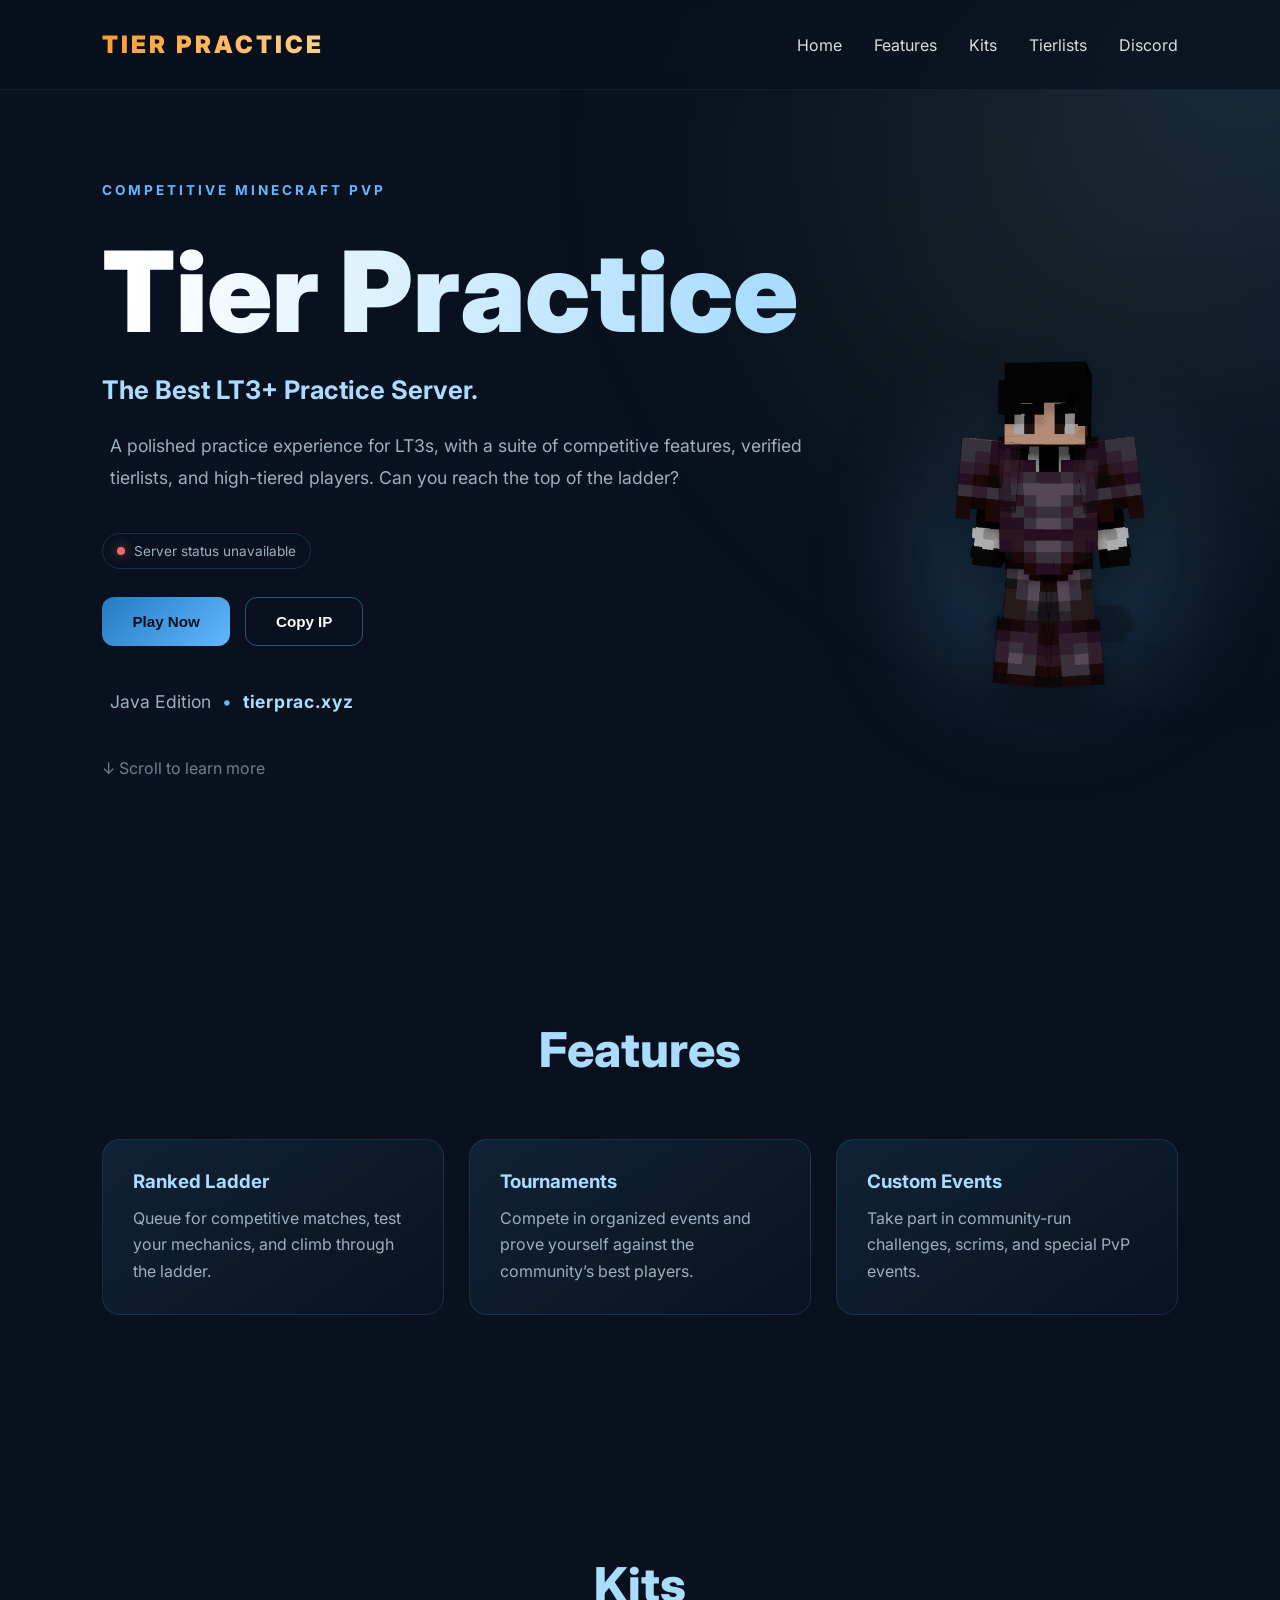
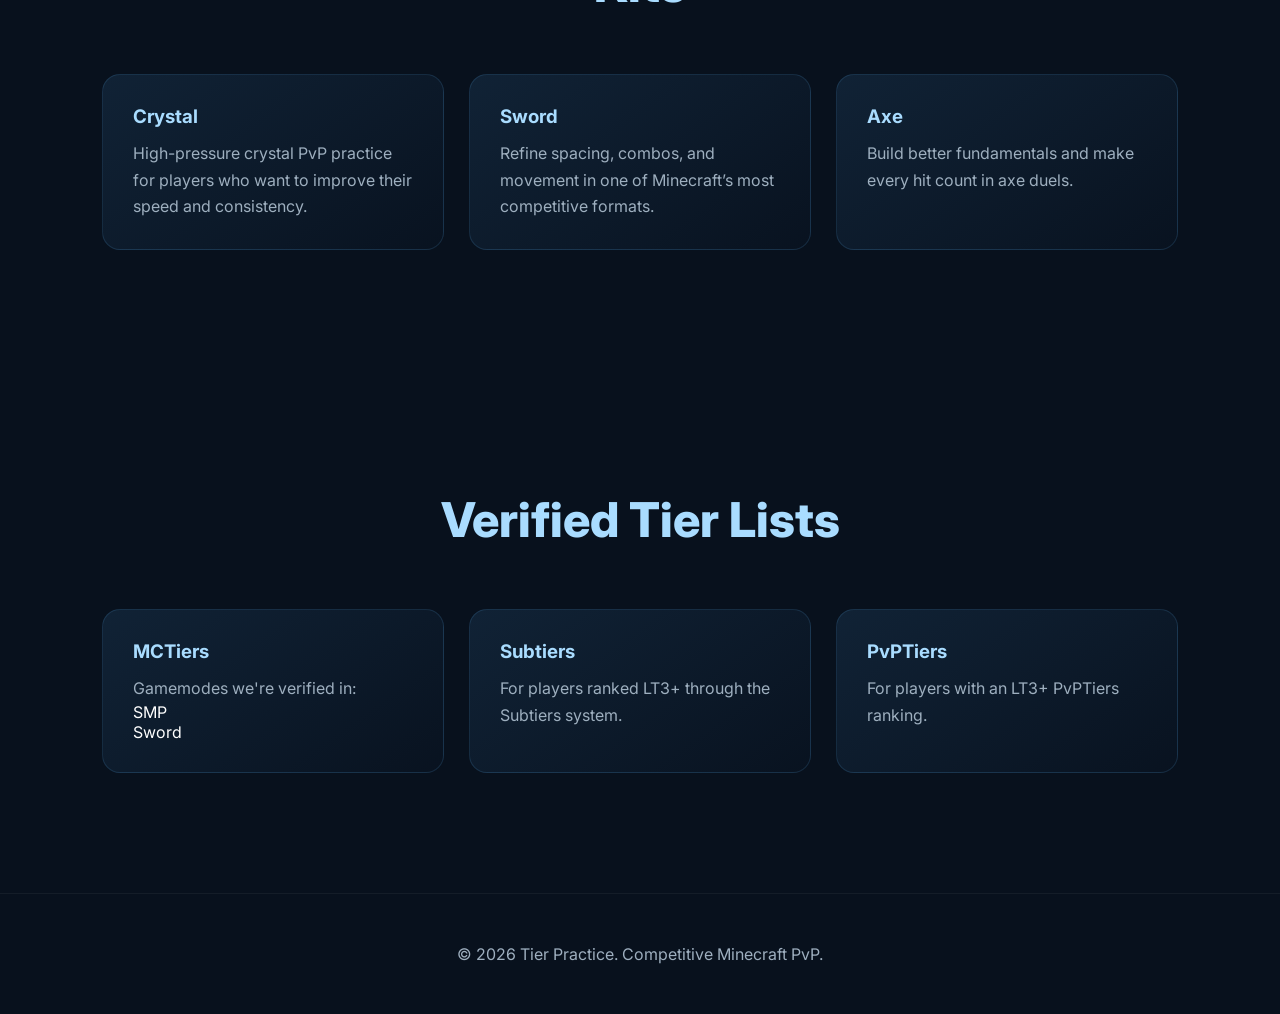
==== index.html @ 8f00103e "init" ====
<!DOCTYPE html>
<html lang="en">
<head>
    <meta charset="UTF-8">
    <meta name="viewport" content="width=device-width, initial-scale=1.0">
    <title>Tier Practice | Competitive Minecraft PvP</title>
    <meta name="description" content="Tier Practice is a competitive Minecraft PvP practice server for LT3+ players from MCTiers, Subtiers, and PvPTiers.">
    <meta name="robots" content="index, follow">
    <meta name="theme-color" content="#08111d">
    <link rel="canonical" href="https://tierprac.xyz/">
    <meta property="og:title" content="Tier Practice | Competitive Minecraft PvP">
    <meta property="og:description" content="The competitive Minecraft PvP practice server for LT3+ players.">
    <meta property="og:type" content="website">
    <meta property="og:url" content="https://tierprac.xyz/">
    <meta property="og:site_name" content="Tier Practice">
    <meta property="og:image" content="https://tierprac.xyz/assets/player-render.png">
    <meta name="twitter:card" content="summary">
    <meta name="twitter:title" content="Tier Practice | Competitive Minecraft PvP">
    <meta name="twitter:description" content="The competitive Minecraft PvP practice server for LT3+ players.">
    <meta name="twitter:image" content="https://tierprac.xyz/assets/player-render.png">

    <script type="application/ld+json">
        {
            "@context": "https://schema.org",
            "@type": "VideoGame",
            "name": "Tier Practice",
            "url": "https://tierprac.xyz/",
            "description": "A competitive Minecraft PvP practice server for LT3+ players from MCTiers, Subtiers, and PvPTiers.",
            "genre": ["Minecraft PvP", "Competitive gaming"],
            "gamePlatform": "Minecraft Java Edition",
            "sameAs": ["https://discord.gg/tierprac"]
        }
    </script>

    <link rel="stylesheet" href="styles.css">

    <link rel="preconnect" href="https://fonts.googleapis.com">
    <link rel="preconnect" href="https://fonts.gstatic.com" crossorigin>
    <link href="https://fonts.googleapis.com/css2?family=Inter:wght@400;500;600;700;800;900&display=swap" rel="stylesheet">
</head>
<body>

    <div class="bg-glow"></div>

    <nav aria-label="Primary navigation">
        <a class="logo" href="#top" aria-label="Tier Practice home">TIER PRACTICE</a>

        <div class="nav-links">
            <a href="#top">Home</a>
            <a href="#features">Features</a>
            <a href="#kits">Kits</a>
            <a href="#tierlists">Tierlists</a>
            <a href="https://discord.gg/tierprac" target="_blank" rel="noopener noreferrer">Discord</a>
        </div>
    </nav>

    <section class="hero" id="top">

        <div class="hero-shell">
        <div class="hero-content">

            <span class="tag">
                COMPETITIVE MINECRAFT PVP
            </span>

            <h1>
                Tier Practice
            </h1>

            <h2>
                The Best LT3+ Practice Server.
            </h2>

            <p>
                A polished practice experience for LT3s, with a suite of competitive features, verified tierlists, and high-tiered players. Can you reach the top of the ladder?
            </p>

            <div class="server-status" aria-live="polite">
                <span class="status-dot" aria-hidden="true"></span>
                <span id="server-status">Checking server status...</span>
            </div>

            <div class="buttons">
                <button class="gold-btn" id="play-now">
                    Play Now
                </button>

                <button class="outline-btn" id="copy-ip">
                    Copy IP
                </button>
            </div>

            <p class="server-address">Java Edition <span>•</span> <strong>tierprac.xyz</strong></p>

            <div class="scroll-text">
                ↓ Scroll to learn more
            </div>

        </div>
        <div class="hero-art" aria-hidden="true">
            <div class="hero-art-glow"></div>
            <img src="assets/player-render.png" alt="">
        </div>
        </div>

    </section>

    <section id="features" class="section">

        <h2 class="section-heading">
            Features
        </h2>

        <div class="card-grid">

            <div class="info-card">
                <h3>Ranked Ladder</h3>
                <p>Queue for competitive matches, test your mechanics, and climb through the ladder.</p>
            </div>

            <div class="info-card">
                <h3>Tournaments</h3>
                <p>Compete in organized events and prove yourself against the community’s best players.</p>
            </div>

            <div class="info-card">
                <h3>Custom Events</h3>
                <p>Take part in community-run challenges, scrims, and special PvP events.</p>
            </div>

        </div>

    </section>

    <section id="kits" class="section">

        <h2 class="section-heading">
            Kits
        </h2>

        <div class="card-grid">

            <div class="info-card">
                <h3>Crystal</h3>
                <p>High-pressure crystal PvP practice for players who want to improve their speed and consistency.</p>
            </div>

            <div class="info-card">
                <h3>Sword</h3>
                <p>Refine spacing, combos, and movement in one of Minecraft’s most competitive formats.</p>
            </div>

            <div class="info-card">
                <h3>Axe</h3>
                <p>Build better fundamentals and make every hit count in axe duels.</p>
            </div>

        </div>

    </section>

    <section id="tierlists" class="section">

        <h2 class="section-heading">
            Verified Tier Lists
        </h2>

        <div class="card-grid">

            <div class="info-card">
                <h3>MCTiers</h3>
                <p>Gamemodes we're verified in:</p>
                <ul>SMP</ul>
                <ul>Sword</ul>
            </div>

            <div class="info-card">
                <h3>Subtiers</h3>
                <p>For players ranked LT3+ through the Subtiers system.</p>
            </div>

            <div class="info-card">
                <h3>PvPTiers</h3>
                <p>For players with an LT3+ PvPTiers ranking.</p>
            </div>

        </div>

    </section>

    <footer>
        <p>© 2026 Tier Practice. Competitive Minecraft PvP.</p>
    </footer>

    <div class="modal-backdrop" id="join-modal" hidden>
        <section class="join-modal" role="dialog" aria-modal="true" aria-labelledby="join-title">
            <button class="modal-close" id="close-modal" type="button" aria-label="Close join instructions">×</button>
            <span class="modal-kicker">READY TO COMPETE?</span>
            <h2 id="join-title">How to join Tier Practice</h2>
            <p class="modal-intro">Tier Practice is for verified LT3+ players. Follow these steps to get started:</p>

            <ol class="join-steps">
                <!-- make the boost text purple pink gradient -->
                <li><strong>Meet the requirement.</strong> You must be LT3 or higher in an MCTiers, Subtiers, or PvPTiers mode. Alternatively, you can <span class="boost-text">boost the Discord server</span> to get access, along with trims as a special thank you!</li>
                <li><strong>Add the server.</strong> Enter <code>tierprac.xyz</code> as the server address.</li>
                <li><strong>Join the community.</strong> Check Discord for verification, events, and updates.</li>
            </ol>
            <p class="modal-warn">Meet the requirements, but unable to join? Make a ticket in the discord.</p>

            <div class="modal-actions">
                <button class="gold-btn" id="modal-copy-ip" type="button">Copy Server IP</button>
                <a class="outline-btn" href="https://discord.gg/tierprac" target="_blank" rel="noopener noreferrer">Join Discord</a>
            </div>
            <p class="modal-note">Not LT3+ yet? Practice your fundamentals and come back when you are ready.</p>
        </section>
    </div>

    <script src="main.js"></script>

</body>
</html>
---- styles.css ----
* {
    margin: 0;
    padding: 0;
    box-sizing: border-box;
}

:root {
    --gold: #ffb347;
    --gold2: #ffd188;
    --gold3: #ff9d2f;

    --blue: #62b7ff;
    --blue2: #a9dcff;
    --blue3: #247bc2;
    --bg: #08111d;
    --card: #0d1a29;

    --text: #ffffff;
    --muted: #9eafbf;
    --line: rgba(98, 183, 255, .2);
}

html {
    scroll-behavior: smooth;
}

body {
    font-family: "Inter", sans-serif;
    background: var(--bg);
    color: var(--text);
    overflow-x: hidden;
}

body.modal-open {
    overflow: hidden;
}

/* BACKGROUND GLOW */

.bg-glow {
    position: fixed;

    top: -250px;
    right: -250px;

    width: 900px;
    height: 900px;

    border-radius: 50%;

    background:
        radial-gradient(
            circle at 75% 30%,
            rgba(98,183,255,.18) 0%,
            rgba(36,123,194,.08) 30%,
            transparent 68%
        ),
        radial-gradient(
        circle,
        rgba(255,179,71,.09) 0%,
        rgba(255,179,71,.03) 35%,
        transparent 70%
    );

    filter: blur(100px);

    z-index: -1;
    pointer-events: none;
}

/* NAVBAR */

nav {
    width: 100%;

    padding: 30px 8%;

    display: flex;
    justify-content: space-between;
    align-items: center;

    position: sticky;
    top: 0;

    backdrop-filter: blur(10px);
    background: rgba(8, 17, 29, .78);
    border-bottom: 1px solid rgba(98, 183, 255, .08);

    z-index: 100;
}

.logo {
    text-decoration: none;
    font-size: 1.5rem;
    font-weight: 900;
    letter-spacing: 3px;

    background: linear-gradient(
        90deg,
        var(--gold3),
        var(--gold2)
    );

    -webkit-background-clip: text;
    -webkit-text-fill-color: transparent;
}

.nav-links {
    display: flex;
    gap: 32px;
}

.nav-links a {
    text-decoration: none;
    color: white;
    opacity: .85;
    transition: .25s;
}

.nav-links a:hover {
    color: var(--blue);
    opacity: 1;
}

/* HERO */

.hero {
    min-height: calc(100vh - 90px);

    display: flex;
    justify-content: center;
    align-items: center;

    padding: 70px 8% 100px;
}

.hero-shell {
    width: min(1120px, 100%);
    display: grid;
    grid-template-columns: minmax(0, 1fr) 260px;
    align-items: center;
    gap: 50px;
    margin: 0 auto;
}

.hero-content {
    max-width: 900px;
    text-align: left;
}

.tag {
    color: var(--blue);

    font-size: .85rem;
    font-weight: 700;
    letter-spacing: 3px;

    display: block;

    margin-bottom: 25px;
}

.hero h1 {
    font-size: clamp(4rem, 9vw, 7rem);

    font-weight: 900;

    background: linear-gradient(100deg, #ffffff 5%, var(--blue2) 85%);

    -webkit-background-clip: text;
    -webkit-text-fill-color: transparent;

    margin-bottom: 15px;
}

.hero h2 {
    font-size: 1.6rem;
    color: var(--blue2);
    margin-bottom: 25px;
}

.hero p {
    max-width: 750px;

    margin: 0 auto 40px;

    color: var(--muted);

    line-height: 1.8;
    font-size: 1.1rem;
}

.hero-art {
    position: relative;
    min-height: 430px;
    display: grid;
    place-items: end center;
}

.hero-art img {
    position: relative;
    z-index: 1;
    width: min(230px, 80%);
    max-height: 480px;
    object-fit: contain;
    filter: drop-shadow(0 24px 24px rgba(0, 0, 0, .45));
}

.hero-art-glow {
    position: absolute;
    width: 260px;
    height: 260px;
    border-radius: 50%;
    background: rgba(98, 183, 255, .2);
    filter: blur(55px);
}

.server-status {
    display: inline-flex;
    align-items: center;
    gap: 9px;
    margin-bottom: 28px;
    padding: 9px 14px;
    border: 1px solid var(--line);
    border-radius: 999px;
    color: var(--muted);
    font-size: .85rem;
}

.status-dot {
    width: 8px;
    height: 8px;
    border-radius: 50%;
    background: var(--blue);
    box-shadow: 0 0 12px var(--blue);
}

.status-dot.online {
    background: #64e391;
    box-shadow: 0 0 12px rgba(100, 227, 145, .8);
}

.status-dot.offline {
    background: #ef6b6b;
    box-shadow: 0 0 12px rgba(239, 107, 107, .7);
}

/* BUTTONS */

.buttons {
    display: flex;
    justify-content: flex-start;
    gap: 15px;

    margin-bottom: 40px;
}

.gold-btn,
.outline-btn {
    padding: 15px 30px;

    border-radius: 12px;

    cursor: pointer;

    font-size: .95rem;
    font-weight: 700;

    transition: .25s;
    text-decoration: none;
    display: inline-flex;
    align-items: center;
    justify-content: center;
}

.gold-btn {
    background: linear-gradient(135deg, var(--blue3), var(--blue));

    color: #04101c;
    border: none;

    position: relative;

    overflow: hidden;
}

.gold-btn:hover {
    transform: translateY(-3px);

    box-shadow: 0 0 35px rgba(98,183,255,.35);
}

.gold-btn::before {
    content: "";

    position: absolute;

    top: -50%;
    left: -120%;

    width: 60px;
    height: 200%;

    background: rgba(255,255,255,.4);

    transform: rotate(25deg);

    transition: 1s;
}

.gold-btn:hover::before {
    left: 150%;
}

.outline-btn {
    background: transparent;

    color: white;

    border: 1px solid rgba(98,183,255,.42);
}

.outline-btn:hover {
    border-color: var(--blue);
}

.gold-btn:focus-visible,
.outline-btn:focus-visible,
.nav-links a:focus-visible,
.logo:focus-visible,
.modal-close:focus-visible {
    outline: 2px solid var(--blue2);
    outline-offset: 4px;
}

.server-address {
    margin: -15px 0 40px;
    color: var(--muted);
    font-size: .9rem;
}

.server-address span {
    color: var(--blue);
    padding: 0 6px;
}

.server-address strong {
    color: var(--blue2);
    letter-spacing: .04em;
}

.scroll-text {
    color: var(--muted);
    opacity: .7;
}

/* SECTIONS */

.section {
    padding: 120px 8%;
    max-width: 1280px;
    margin: 0 auto;
}

.section-heading {
    text-align: center;

    margin-bottom: 60px;

    font-size: 3rem;
    font-weight: 800;

    color: var(--blue2);
}

.card-grid {
    display: grid;

    grid-template-columns:
    repeat(auto-fit, minmax(280px, 1fr));

    gap: 25px;
}

.info-card {
    position: relative;
    background: linear-gradient(145deg, rgba(20, 42, 63, .72), rgba(9, 20, 33, .72));

    border: 1px solid rgba(98,183,255,.14);

    border-radius: 18px;

    padding: 30px;

    transition: .25s;
}

.info-card:hover {
    transform: translateY(-5px);

    border-color: rgba(98,183,255,.5);

    box-shadow:
        0 0 40px rgba(98,183,255,.12);
}

.info-card h3 {
    color: var(--blue2);
    margin-bottom: 12px;
}

.info-card p {
    color: var(--muted);
    line-height: 1.65;
}

/* JOIN MODAL */

.modal-backdrop {
    position: fixed;
    inset: 0;
    z-index: 200;
    display: grid;
    place-items: center;
    padding: 20px;
    background: rgba(0, 0, 0, .78);
    backdrop-filter: blur(8px);
}

.modal-backdrop[hidden] {
    display: none;
}

.join-modal {
    position: relative;
    width: min(100%, 560px);
    max-height: min(720px, 90vh);
    overflow-y: auto;
    scrollbar-color: var(--blue3) rgba(255, 255, 255, .06);
    scrollbar-width: thin;
    padding: 42px;
    border: 1px solid rgba(98, 183, 255, .32);
    border-radius: 24px;
    background: linear-gradient(145deg, #112943, #0a1623 55%);
    box-shadow: 0 25px 100px rgba(0, 0, 0, .7), 0 0 50px rgba(98, 183, 255, .12);
}

.join-modal::-webkit-scrollbar {
    width: 8px;
}

.join-modal::-webkit-scrollbar-track {
    background: rgba(255, 255, 255, .04);
    border-radius: 999px;
}

.join-modal::-webkit-scrollbar-thumb {
    background: linear-gradient(var(--blue), var(--blue3));
    border: 2px solid transparent;
    border-radius: 999px;
    background-clip: padding-box;
}

.join-modal::-webkit-scrollbar-thumb:hover {
    background: linear-gradient(var(--blue2), var(--blue));
    background-clip: padding-box;
}

.modal-close {
    position: absolute;
    top: 16px;
    right: 20px;
    width: 36px;
    height: 36px;
    border: 0;
    background: transparent;
    color: var(--muted);
    cursor: pointer;
    font-size: 1.8rem;
    line-height: 1;
}

.modal-close:hover {
    color: white;
}

.modal-kicker {
    color: var(--blue);
    font-size: .75rem;
    font-weight: 800;
    letter-spacing: 2px;
}

.join-modal h2 {
    margin: 10px 0 12px;
    font-size: 2rem;
}

.modal-intro,
.modal-note {
    color: var(--muted);
    line-height: 1.65;
}
.modal-warn {
    color: #ffcb76;
    line-height: 1.65;
    font-size: .82rem;
    margin-bottom: 18px;
}

.join-steps {
    display: grid;
    gap: 18px;
    margin: 28px 0;
    padding-left: 24px;
}

.join-steps li {
    padding-left: 6px;
    color: var(--muted);
    line-height: 1.6;
}

.join-steps li::marker {
    color: var(--blue);
    font-weight: 800;
}

.join-steps strong {
    color: white;
}

.boost-text {
    font-weight: 700;
    background: linear-gradient(90deg, #c084fc, #f472b6);
    -webkit-background-clip: text;
    background-clip: text;
    -webkit-text-fill-color: transparent;
}

code {
    padding: 3px 7px;
    border-radius: 5px;
    background: rgba(98, 183, 255, .12);
    color: var(--blue2);
}

.modal-actions {
    display: flex;
    gap: 12px;
    margin-bottom: 20px;
}

.modal-actions .gold-btn,
.modal-actions .outline-btn {
    flex: 1;
}

.modal-note {
    font-size: .82rem;
}

/* FOOTER */

footer {
    text-align: center;

    padding: 50px 20px;

    color: var(--muted);

    border-top: 1px solid rgba(255,255,255,.05);
}

/* MOBILE */

@media (max-width: 700px) {

    .nav-links {
        display: none;
    }

    .buttons {
        flex-direction: column;
    }

    .hero {
        padding-top: 55px;
    }

    .hero-shell {
        display: block;
    }

    .hero-content {
        text-align: center;
    }

    .buttons {
        justify-content: center;
    }

    .hero-art {
        min-height: 230px;
        margin-top: 30px;
    }

    .hero-art img {
        width: 145px;
        max-height: 250px;
    }

    .hero-art-glow {
        width: 190px;
        height: 190px;
    }

    .hero h2 {
        font-size: 1.2rem;
    }

    .hero h1 {
        font-size: clamp(3.2rem, 17vw, 5rem);
    }

    .section-heading {
        font-size: 2rem;
    }

    .join-modal {
        padding: 34px 24px 26px;
    }

    .modal-actions {
        flex-direction: column;
    }
}
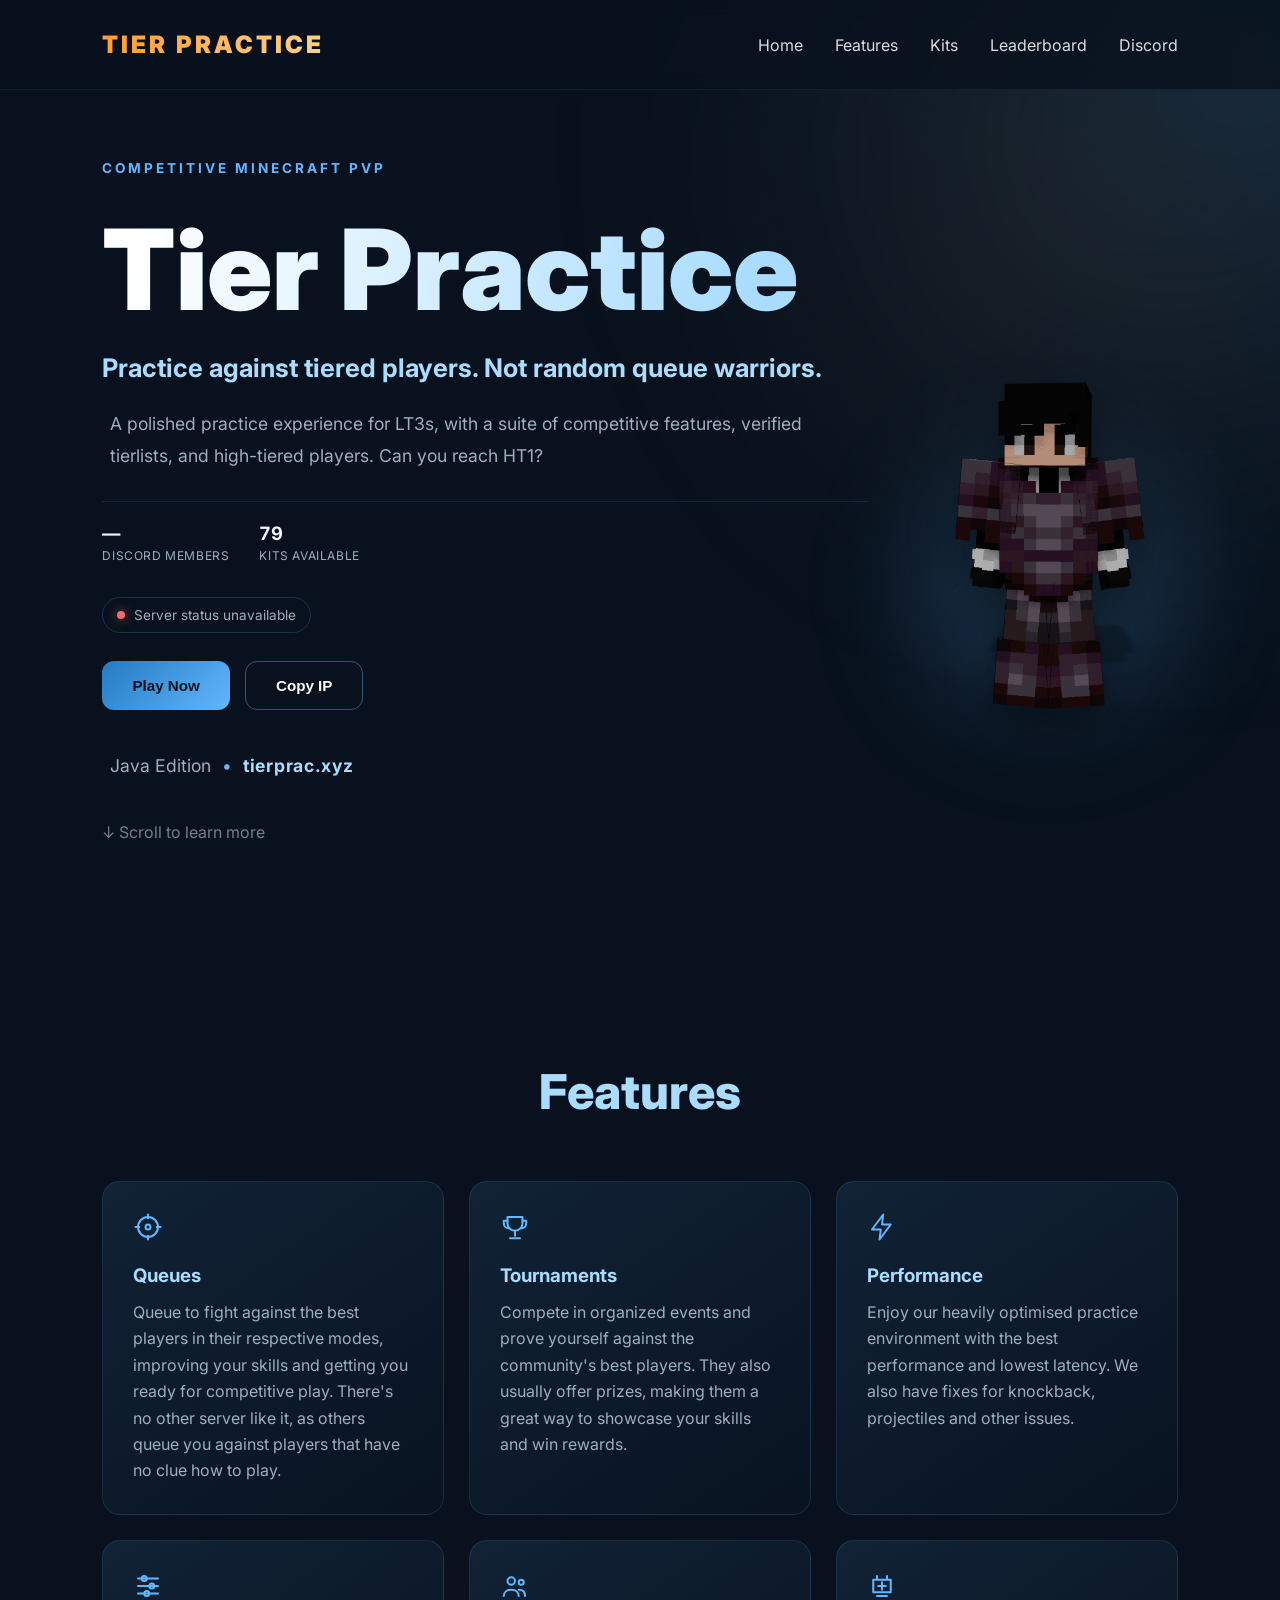
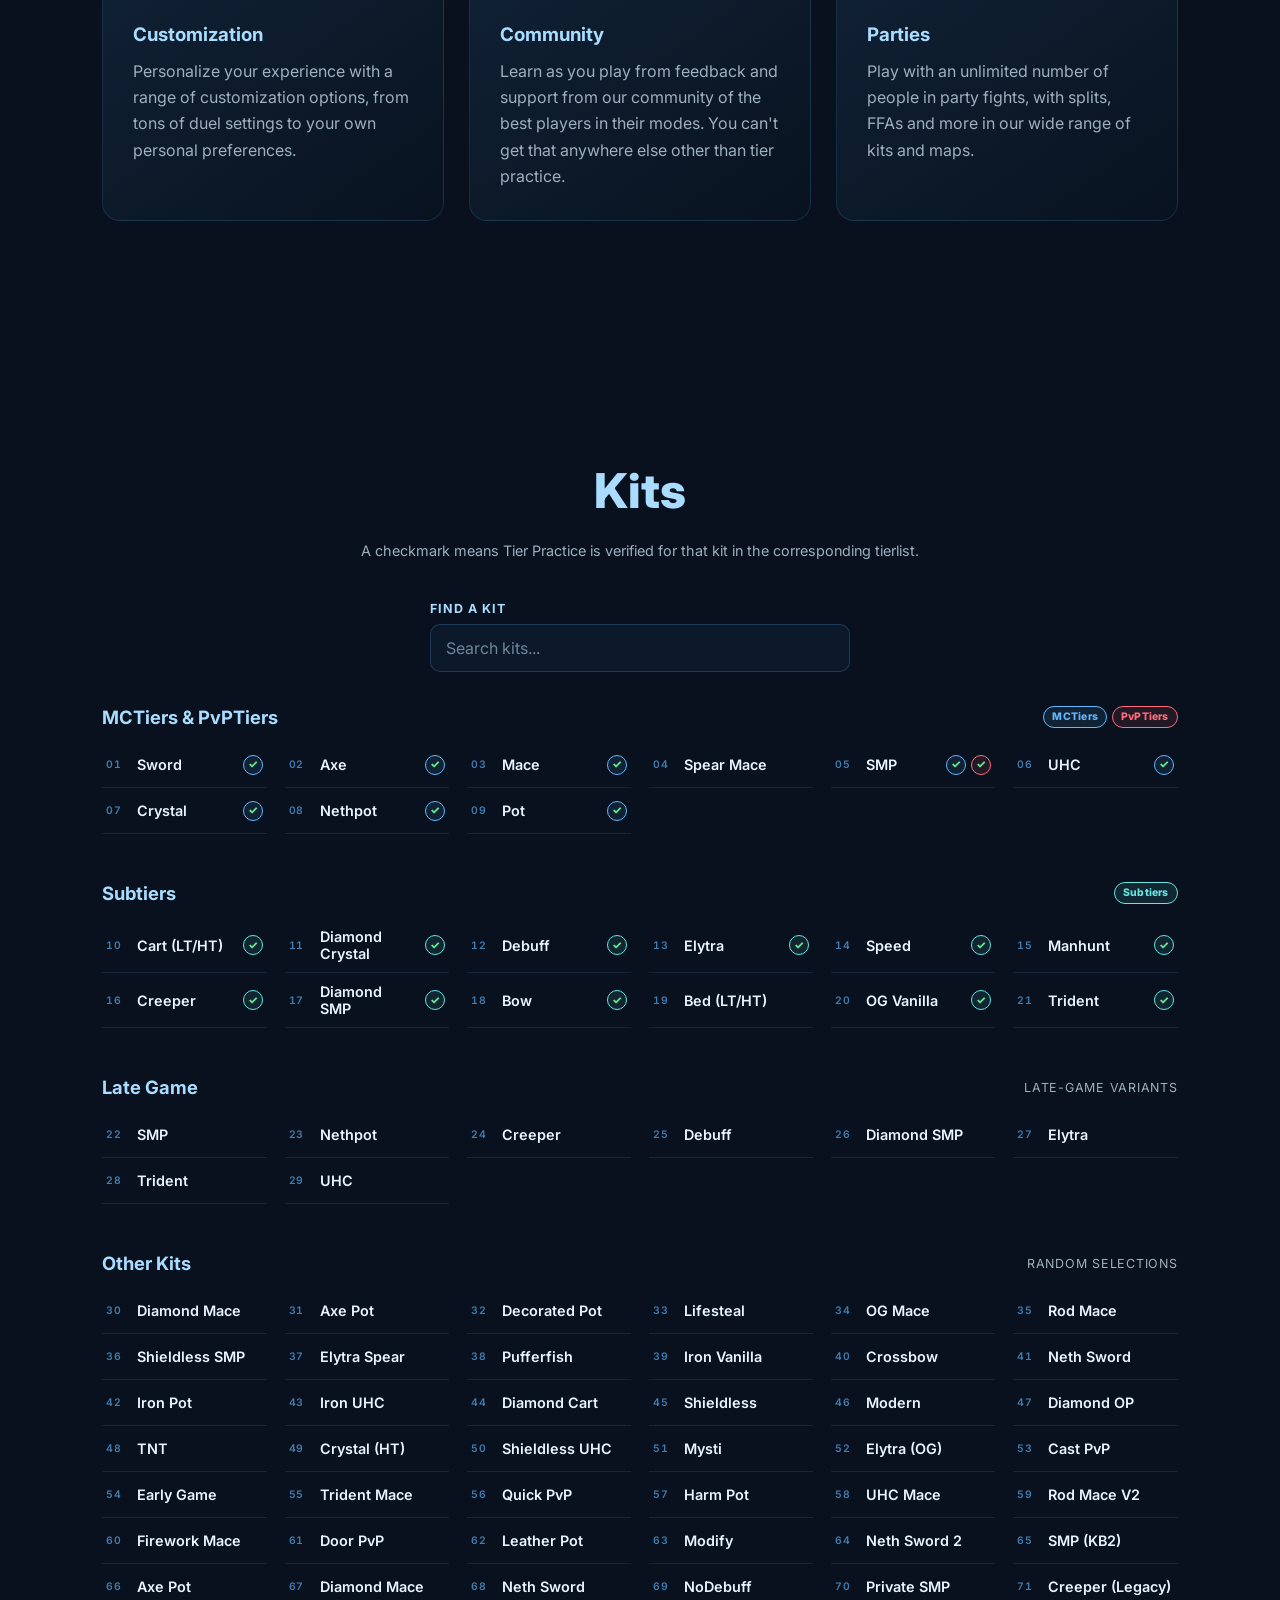
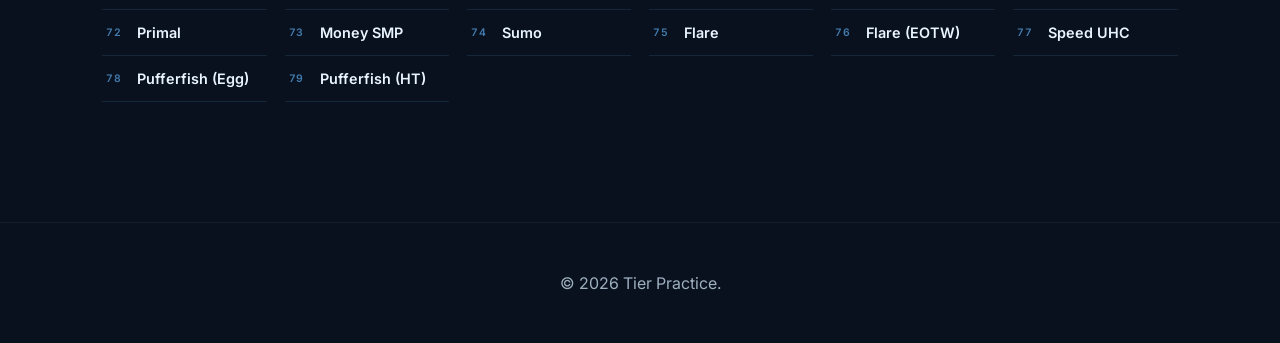
==== commit e8fb8274: "es" ====
--- a/index.html
+++ b/index.html
@@ -3,7 +3,7 @@
 <head>
     <meta charset="UTF-8">
     <meta name="viewport" content="width=device-width, initial-scale=1.0">
-    <title>Tier Practice | Competitive Minecraft PvP</title>
+    <title>Tier Practice</title>
     <meta name="description" content="Tier Practice is a competitive Minecraft PvP practice server for LT3+ players from MCTiers, Subtiers, and PvPTiers.">
     <meta name="robots" content="index, follow">
     <meta name="theme-color" content="#08111d">
@@ -18,6 +18,8 @@
     <meta name="twitter:title" content="Tier Practice | Competitive Minecraft PvP">
     <meta name="twitter:description" content="The competitive Minecraft PvP practice server for LT3+ players.">
     <meta name="twitter:image" content="https://tierprac.xyz/assets/player-render.png">
+    <meta name="keywords"
+content="minecraft practice server, minecraft pvp server, crystal pvp, smp pvp, mctiers, subtiers, pvptiers, tier practice">
 
     <script type="application/ld+json">
         {
@@ -49,7 +51,7 @@
             <a href="#top">Home</a>
             <a href="#features">Features</a>
             <a href="#kits">Kits</a>
-            <a href="#tierlists">Tierlists</a>
+            <a href="leaderboard.html">Leaderboard</a>
             <a href="https://discord.gg/tierprac" target="_blank" rel="noopener noreferrer">Discord</a>
         </div>
     </nav>
@@ -68,12 +70,23 @@
             </h1>
 
             <h2>
-                The Best LT3+ Practice Server.
+                Practice against tiered players. Not random queue warriors.
             </h2>
 
             <p>
-                A polished practice experience for LT3s, with a suite of competitive features, verified tierlists, and high-tiered players. Can you reach the top of the ladder?
+                A polished practice experience for LT3s, with a suite of competitive features, verified tierlists, and high-tiered players. Can you reach HT1?
             </p>
+
+            <div class="hero-stats" aria-label="Tier Practice statistics">
+                <div class="hero-stat">
+                    <strong id="discord-members">—</strong>
+                    <span>Discord members</span>
+                </div>
+                <div class="hero-stat">
+                    <strong id="kit-count">0</strong>
+                    <span>Kits available</span>
+                </div>
+            </div>
 
             <div class="server-status" aria-live="polite">
                 <span class="status-dot" aria-hidden="true"></span>
@@ -114,20 +127,61 @@
         <div class="card-grid">
 
             <div class="info-card">
-                <h3>Ranked Ladder</h3>
-                <p>Queue for competitive matches, test your mechanics, and climb through the ladder.</p>
-            </div>
-
-            <div class="info-card">
+                <svg class="feature-icon" viewBox="0 0 24 24" aria-hidden="true">
+                    <circle cx="12" cy="12" r="8"></circle>
+                    <circle cx="12" cy="12" r="2"></circle>
+                    <path d="M12 2v3M12 19v3M2 12h3M19 12h3"></path>
+                </svg>
+                <h3>Queues</h3>
+                <p>Queue to fight against the best players in their respective modes, improving your skills and getting you ready for competitive play. There's no other server like it, as others queue you against players that have no clue how to play.</p>
+            </div>
+
+            <div class="info-card">
+                <svg class="feature-icon" viewBox="0 0 24 24" aria-hidden="true">
+                    <path d="M6 4h12v5a6 6 0 0 1-12 0V4Z"></path>
+                    <path d="M6 7H3v2a4 4 0 0 0 4 4M18 7h3v2a4 4 0 0 1-4 4M12 15v4M8 21h8"></path>
+                </svg>
                 <h3>Tournaments</h3>
-                <p>Compete in organized events and prove yourself against the community’s best players.</p>
-            </div>
-
-            <div class="info-card">
-                <h3>Custom Events</h3>
-                <p>Take part in community-run challenges, scrims, and special PvP events.</p>
-            </div>
-
+                <p>Compete in organized events and prove yourself against the community's best players. They also usually offer prizes, making them a great way to showcase your skills and win rewards.</p>
+            </div>
+
+            <div class="info-card">
+                <svg class="feature-icon" viewBox="0 0 24 24" aria-hidden="true">
+                    <path d="m13 2-9 12h7l-1 8 9-12h-7l1-8Z"></path>
+                </svg>
+                <h3>Performance</h3>
+                <p>Enjoy our heavily optimised practice environment with the best performance and lowest latency. We also have fixes for knockback, projectiles and other issues.</p>
+            </div>
+
+            <div class="info-card">
+                <svg class="feature-icon" viewBox="0 0 24 24" aria-hidden="true">
+                    <path d="M4 6h16M4 12h16M4 18h16"></path>
+                    <circle cx="9" cy="6" r="2"></circle>
+                    <circle cx="15" cy="12" r="2"></circle>
+                    <circle cx="11" cy="18" r="2"></circle>
+                </svg>
+                <h3>Customization</h3>
+                <p>Personalize your experience with a range of customization options, from tons of duel settings to your own personal preferences.</p>
+            </div>
+
+            <div class="info-card">
+                <svg class="feature-icon" viewBox="0 0 24 24" aria-hidden="true">
+                    <circle cx="9" cy="8" r="3"></circle>
+                    <circle cx="17" cy="9" r="2"></circle>
+                    <path d="M3 20c0-3 2.5-5 6-5s6 2 6 5M15 15c3 0 5 1.8 5 5"></path>
+                </svg>
+                <h3>Community</h3>
+                <p>Learn as you play from feedback and support from our community of the best players in their modes. You can't get that anywhere else other than tier practice.</p>
+            </div>
+
+            <div class="info-card">
+                <svg class="feature-icon" viewBox="0 0 24 24" aria-hidden="true">
+                    <path d="M5 7h14v10H5zM8 4v3M16 4v3M8 20h8"></path>
+                    <path d="M9 12h6M12 9v6"></path>
+                </svg>
+                <h3>Parties</h3>
+                <p>Play with an unlimited number of people in party fights, with splits, FFAs and more in our wide range of kits and maps.</p>
+            </div>
         </div>
 
     </section>
@@ -137,59 +191,135 @@
         <h2 class="section-heading">
             Kits
         </h2>
-
-        <div class="card-grid">
-
-            <div class="info-card">
-                <h3>Crystal</h3>
-                <p>High-pressure crystal PvP practice for players who want to improve their speed and consistency.</p>
-            </div>
-
-            <div class="info-card">
-                <h3>Sword</h3>
-                <p>Refine spacing, combos, and movement in one of Minecraft’s most competitive formats.</p>
-            </div>
-
-            <div class="info-card">
-                <h3>Axe</h3>
-                <p>Build better fundamentals and make every hit count in axe duels.</p>
-            </div>
-
+        <p class="kit-section-note">A checkmark means Tier Practice is verified for that kit in the corresponding tierlist.</p>
+        <div class="kit-search">
+            <label for="kit-search-input">Find a kit</label>
+            <input id="kit-search-input" type="search" placeholder="Search kits..." autocomplete="off">
+        </div>
+        <p class="kit-no-results" id="kit-no-results" hidden>
+            Can't find your kit? <a href="https://discord.gg/tierprac" target="_blank" rel="noopener noreferrer">Request it in Discord</a>.
+        </p>
+
+        <div class="kit-roster" aria-label="Available kits">
+            <div class="kit-group">
+                <div class="kit-group-heading">
+                    <h3>MCTiers &amp; PvPTiers</h3>
+                    <div class="kit-legend" aria-label="Tierlist indicators">
+                        <span class="tier-badge mctiers">MCTiers</span>
+                        <span class="tier-badge pvptiers">PvPTiers</span>
+                    </div>
+                </div>
+                <div class="kit-list">
+                    <div class="kit-item"><span class="kit-number">00</span><span class="kit-name">Sword</span><span class="kit-badges"><span class="tier-badge mctiers">MCT</span></span></div>
+                    <div class="kit-item"><span class="kit-number">01</span><span class="kit-name">Axe</span><span class="kit-badges"><span class="tier-badge mctiers">MCT</span></span></div>
+                    <div class="kit-item"><span class="kit-number">02</span><span class="kit-name">Mace</span><span class="kit-badges"><span class="tier-badge mctiers">MCT</span></span></div>
+                    <div class="kit-item"><span class="kit-number">03</span><span class="kit-name">Spear Mace</span><span class="kit-badges"></span></div>
+                    <div class="kit-item"><span class="kit-number">04</span><span class="kit-name">SMP</span><span class="kit-badges"><span class="tier-badge mctiers">MCT</span><span class="tier-badge pvptiers">PvPT</span></span></div><!--a-->
+                    <div class="kit-item"><span class="kit-number">05</span><span class="kit-name">UHC</span><span class="kit-badges"><span class="tier-badge mctiers">MCT</span></span></div>
+                    <div class="kit-item"><span class="kit-number">06</span><span class="kit-name">Crystal</span><span class="kit-badges"><span class="tier-badge mctiers">MCT</span></span></div>
+                    <div class="kit-item"><span class="kit-number">07</span><span class="kit-name">Nethpot</span><span class="kit-badges"><span class="tier-badge mctiers">MCT</span></span></div>
+                    <div class="kit-item"><span class="kit-number">08</span><span class="kit-name">Pot</span><span class="kit-badges"><span class="tier-badge mctiers">MCT</span></span></div>
+                </div>
+            </div>
+
+            <div class="kit-group">
+                <div class="kit-group-heading">
+                    <h3>Subtiers</h3>
+                    <div class="kit-legend" aria-label="Tierlist indicators">
+                        <span class="tier-badge subtiers">Subtiers</span>
+                    </div>
+                </div>
+                <div class="kit-list">
+                    <div class="kit-item"><span class="kit-number">09</span><span class="kit-name">Cart (LT/HT)</span><span class="kit-badges"><span class="tier-badge subtiers">Subtiers</span></span></div>
+                    <div class="kit-item"><span class="kit-number">10</span><span class="kit-name">Diamond Crystal</span><span class="kit-badges"><span class="tier-badge subtiers">Subtiers</span></span></div>
+                    <div class="kit-item"><span class="kit-number">11</span><span class="kit-name">Debuff</span><span class="kit-badges"><span class="tier-badge subtiers">Subtiers</span></span></div>
+                    <div class="kit-item"><span class="kit-number">12</span><span class="kit-name">Elytra</span><span class="kit-badges"><span class="tier-badge subtiers">Subtiers</span></span></div>
+                    <div class="kit-item"><span class="kit-number">13</span><span class="kit-name">Speed</span><span class="kit-badges"><span class="tier-badge subtiers">Subtiers</span></span></div>
+                    <div class="kit-item"><span class="kit-number">14</span><span class="kit-name">Manhunt</span><span class="kit-badges"><span class="tier-badge subtiers">Subtiers</span></span></div>
+                    <div class="kit-item"><span class="kit-number">15</span><span class="kit-name">Creeper</span><span class="kit-badges"><span class="tier-badge subtiers">Subtiers</span></span></div>
+                    <div class="kit-item"><span class="kit-number">16</span><span class="kit-name">Diamond SMP</span><span class="kit-badges"><span class="tier-badge subtiers">Subtiers</span></span></div>
+                    <div class="kit-item"><span class="kit-number">17</span><span class="kit-name">Bow</span><span class="kit-badges"><span class="tier-badge subtiers">Subtiers</span></span></div>
+                    <div class="kit-item"><span class="kit-number">18</span><span class="kit-name">Bed (LT/HT)</span><span class="kit-badges"></span></div>
+                    <div class="kit-item"><span class="kit-number">19</span><span class="kit-name">OG Vanilla</span><span class="kit-badges"><span class="tier-badge subtiers">Subtiers</span></span></div>
+                    <div class="kit-item"><span class="kit-number">20</span><span class="kit-name">Trident</span><span class="kit-badges"><span class="tier-badge subtiers">Subtiers</span></span></div>
+                </div>
+            </div>
+
+            <div class="kit-group late-game">
+                <div class="kit-group-heading"><h3>Late Game</h3><span class="kit-group-note">Late-game variants</span></div>
+                <div class="kit-list">
+                    <div class="kit-item"><span class="kit-number">21</span><span class="kit-name">SMP</span></div>
+                    <div class="kit-item"><span class="kit-number">22</span><span class="kit-name">Nethpot</span></div>
+                    <div class="kit-item"><span class="kit-number">23</span><span class="kit-name">Creeper</span></div>
+                    <div class="kit-item"><span class="kit-number">24</span><span class="kit-name">Debuff</span></div>
+                    <div class="kit-item"><span class="kit-number">25</span><span class="kit-name">Diamond SMP</span></div>
+                    <div class="kit-item"><span class="kit-number">26</span><span class="kit-name">Elytra</span></div>
+                    <div class="kit-item"><span class="kit-number">27</span><span class="kit-name">Trident</span></div>
+                    <div class="kit-item"><span class="kit-number">28</span><span class="kit-name">UHC</span></div>
+                </div>
+            </div>
+
+            <div class="kit-group">
+                <div class="kit-group-heading"><h3>Other Kits</h3><span class="kit-group-note">Random selections</span></div>
+                <div class="kit-list">
+                    <div class="kit-item"><span class="kit-number">29</span><span class="kit-name">Diamond Mace</span></div>
+                    <div class="kit-item"><span class="kit-number">30</span><span class="kit-name">Axe Pot</span></div>
+                    <div class="kit-item"><span class="kit-number">31</span><span class="kit-name">Decorated Pot</span></div>
+                    <div class="kit-item"><span class="kit-number">32</span><span class="kit-name">Lifesteal</span></div>
+                    <div class="kit-item"><span class="kit-number">33</span><span class="kit-name">OG Mace</span></div>
+                    <div class="kit-item"><span class="kit-number">34</span><span class="kit-name">Rod Mace</span></div>
+                    <div class="kit-item"><span class="kit-number">35</span><span class="kit-name">Shieldless SMP</span></div>
+                    <div class="kit-item"><span class="kit-number">36</span><span class="kit-name">Elytra Spear</span></div>
+                    <div class="kit-item"><span class="kit-number">37</span><span class="kit-name">Pufferfish</span></div>
+                    <div class="kit-item"><span class="kit-number">38</span><span class="kit-name">Iron Vanilla</span></div>
+                    <div class="kit-item"><span class="kit-number">39</span><span class="kit-name">Crossbow</span></div>
+                    <div class="kit-item"><span class="kit-number">40</span><span class="kit-name">Neth Sword</span></div>
+                    <div class="kit-item"><span class="kit-number">41</span><span class="kit-name">Iron Pot</span></div>
+                    <div class="kit-item"><span class="kit-number">42</span><span class="kit-name">Iron UHC</span></div>
+                    <div class="kit-item"><span class="kit-number">43</span><span class="kit-name">Diamond Cart</span></div>
+                    <div class="kit-item"><span class="kit-number">44</span><span class="kit-name">Shieldless</span></div>
+                    <div class="kit-item"><span class="kit-number">45</span><span class="kit-name">Modern</span></div>
+                    <div class="kit-item"><span class="kit-number">46</span><span class="kit-name">Diamond OP</span></div>
+                    <div class="kit-item"><span class="kit-number">47</span><span class="kit-name">TNT</span></div>
+                    <div class="kit-item"><span class="kit-number">48</span><span class="kit-name">Crystal (HT)</span></div>
+                    <div class="kit-item"><span class="kit-number">49</span><span class="kit-name">Shieldless UHC</span></div>
+                    <div class="kit-item"><span class="kit-number">50</span><span class="kit-name">Mysti</span></div>
+                    <div class="kit-item"><span class="kit-number">51</span><span class="kit-name">Elytra (OG)</span></div>
+                    <div class="kit-item"><span class="kit-number">52</span><span class="kit-name">Cast PvP</span></div>
+                    <div class="kit-item"><span class="kit-number">53</span><span class="kit-name">Early Game</span></div>
+                    <div class="kit-item"><span class="kit-number">54</span><span class="kit-name">Trident Mace</span></div>
+                    <div class="kit-item"><span class="kit-number">55</span><span class="kit-name">Quick PvP</span></div>
+                    <div class="kit-item"><span class="kit-number">56</span><span class="kit-name">Harm Pot</span></div>
+                    <div class="kit-item"><span class="kit-number">57</span><span class="kit-name">UHC Mace</span></div>
+                    <div class="kit-item"><span class="kit-number">58</span><span class="kit-name">Rod Mace V2</span></div>
+                    <div class="kit-item"><span class="kit-number">59</span><span class="kit-name">Firework Mace</span></div>
+                    <div class="kit-item"><span class="kit-number">60</span><span class="kit-name">Door PvP</span></div>
+                    <div class="kit-item"><span class="kit-number">61</span><span class="kit-name">Leather Pot</span></div>
+                    <div class="kit-item"><span class="kit-number">62</span><span class="kit-name">Modify</span></div>
+                    <div class="kit-item"><span class="kit-number">63</span><span class="kit-name">Neth Sword 2</span></div>
+                    <div class="kit-item"><span class="kit-number">64</span><span class="kit-name">SMP (KB2)</span></div>
+                    <div class="kit-item"><span class="kit-number">65</span><span class="kit-name">Axe Pot</span></div>
+                    <div class="kit-item"><span class="kit-number">66</span><span class="kit-name">Diamond Mace</span></div>
+                    <div class="kit-item"><span class="kit-number">67</span><span class="kit-name">Neth Sword</span></div>
+                    <div class="kit-item"><span class="kit-number">68</span><span class="kit-name">NoDebuff</span></div>
+                    <div class="kit-item"><span class="kit-number">69</span><span class="kit-name">Private SMP</span></div>
+                    <div class="kit-item"><span class="kit-number">70</span><span class="kit-name">Creeper (Legacy)</span></div>
+                    <div class="kit-item"><span class="kit-number">71</span><span class="kit-name">Primal</span></div>
+                    <div class="kit-item"><span class="kit-number">72</span><span class="kit-name">Money SMP</span></div>
+                    <div class="kit-item"><span class="kit-number">73</span><span class="kit-name">Sumo</span></div>
+                    <div class="kit-item"><span class="kit-number">74</span><span class="kit-name">Flare</span></div>
+                    <div class="kit-item"><span class="kit-number">75</span><span class="kit-name">Flare (EOTW)</span></div>
+                    <div class="kit-item"><span class="kit-number">76</span><span class="kit-name">Speed UHC</span></div>
+                    <div class="kit-item"><span class="kit-number">77</span><span class="kit-name">Pufferfish (Egg)</span></div>
+                    <div class="kit-item"><span class="kit-number">78</span><span class="kit-name">Pufferfish (HT)</span></div>
+                </div>
+            </div>
         </div>
 
     </section>
 
-    <section id="tierlists" class="section">
-
-        <h2 class="section-heading">
-            Verified Tier Lists
-        </h2>
-
-        <div class="card-grid">
-
-            <div class="info-card">
-                <h3>MCTiers</h3>
-                <p>Gamemodes we're verified in:</p>
-                <ul>SMP</ul>
-                <ul>Sword</ul>
-            </div>
-
-            <div class="info-card">
-                <h3>Subtiers</h3>
-                <p>For players ranked LT3+ through the Subtiers system.</p>
-            </div>
-
-            <div class="info-card">
-                <h3>PvPTiers</h3>
-                <p>For players with an LT3+ PvPTiers ranking.</p>
-            </div>
-
-        </div>
-
-    </section>
-
     <footer>
-        <p>© 2026 Tier Practice. Competitive Minecraft PvP.</p>
+        <p>© 2026 Tier Practice.</p>
     </footer>
 
     <div class="modal-backdrop" id="join-modal" hidden>
@@ -200,7 +330,6 @@
             <p class="modal-intro">Tier Practice is for verified LT3+ players. Follow these steps to get started:</p>
 
             <ol class="join-steps">
-                <!-- make the boost text purple pink gradient -->
                 <li><strong>Meet the requirement.</strong> You must be LT3 or higher in an MCTiers, Subtiers, or PvPTiers mode. Alternatively, you can <span class="boost-text">boost the Discord server</span> to get access, along with trims as a special thank you!</li>
                 <li><strong>Add the server.</strong> Enter <code>tierprac.xyz</code> as the server address.</li>
                 <li><strong>Join the community.</strong> Check Discord for verification, events, and updates.</li>
--- a/styles.css
+++ b/styles.css
@@ -349,6 +349,40 @@
     letter-spacing: .04em;
 }
 
+.hero-stats {
+    display: flex;
+    gap: 30px;
+    margin: -10px 0 34px;
+    padding-top: 20px;
+    border-top: 1px solid rgba(98, 183, 255, .13);
+}
+@media (prefers-reduced-motion: reduce) {
+    *,
+    *::before,
+    *::after {
+        animation-duration: 0.01ms !important;
+        transition-duration: 0.01ms !important;
+        scroll-behavior: auto !important;
+    }
+}
+.hero-stat {
+    display: grid;
+    gap: 4px;
+}
+
+.hero-stat strong {
+    color: #f3f8fc;
+    font-size: 1.15rem;
+    font-variant-numeric: tabular-nums;
+}
+
+.hero-stat span {
+    color: var(--muted);
+    font-size: .75rem;
+    letter-spacing: .05em;
+    text-transform: uppercase;
+}
+
 .scroll-text {
     color: var(--muted);
     opacity: .7;
@@ -409,9 +443,296 @@
     margin-bottom: 12px;
 }
 
+.feature-icon {
+    display: block;
+    width: 30px;
+    height: 30px;
+    margin-bottom: 22px;
+    fill: none;
+    stroke: var(--blue);
+    stroke-linecap: round;
+    stroke-linejoin: round;
+    stroke-width: 1.6;
+}
+
+.info-card:hover .feature-icon {
+    stroke: var(--blue2);
+}
+
 .info-card p {
     color: var(--muted);
     line-height: 1.65;
+}
+
+.tierlist-label {
+    margin-bottom: 16px;
+    font-size: .8rem;
+    font-weight: 700;
+    letter-spacing: .08em;
+    text-transform: uppercase;
+    color: var(--muted);
+}
+
+.gamemode-list {
+    display: flex;
+    flex-wrap: wrap;
+    gap: 8px;
+    padding: 0;
+    list-style: none;
+}
+
+.gamemode-list li {
+    padding: 7px 11px;
+    border: 1px solid rgba(98, 183, 255, .26);
+    border-radius: 999px;
+    background: rgba(98, 183, 255, .09);
+    color: var(--blue2);
+    font-size: .85rem;
+    font-weight: 700;
+}
+
+.kit-roster {
+    display: grid;
+    gap: 48px;
+}
+
+.kit-section-note {
+    margin: -38px auto 42px;
+    color: var(--muted);
+    text-align: center;
+    font-size: .9rem;
+}
+
+.kit-search {
+    display: grid;
+    gap: 8px;
+    width: min(100%, 420px);
+    margin: 0 auto 34px;
+}
+
+.kit-search label {
+    color: var(--blue2);
+    font-size: .78rem;
+    font-weight: 700;
+    letter-spacing: .08em;
+    text-transform: uppercase;
+}
+
+.kit-search input {
+    width: 100%;
+    padding: 13px 15px;
+    border: 1px solid rgba(98, 183, 255, .22);
+    border-radius: 10px;
+    outline: none;
+    background: rgba(13, 30, 48, .72);
+    color: var(--text);
+    font: inherit;
+}
+
+.kit-search input::placeholder {
+    color: #70869a;
+}
+
+.kit-search input:focus {
+    border-color: var(--blue);
+    box-shadow: 0 0 0 3px rgba(98, 183, 255, .12);
+}
+
+.kit-no-results {
+    margin: -10px auto 34px;
+    color: var(--muted);
+    text-align: center;
+}
+
+.kit-no-results a {
+    color: var(--blue2);
+    font-weight: 700;
+}
+
+.kit-no-results a:hover {
+    color: white;
+}
+
+.kit-group {
+    min-width: 0;
+}
+
+.kit-group-heading {
+    display: flex;
+    align-items: center;
+    justify-content: space-between;
+    gap: 20px;
+    margin-bottom: 14px;
+}
+
+.kit-group-heading h3 {
+    color: var(--blue2);
+    font-size: 1.15rem;
+}
+
+.kit-group-note {
+    color: var(--muted);
+    font-size: .78rem;
+    letter-spacing: .06em;
+    text-transform: uppercase;
+}
+
+.kit-legend,
+.kit-badges {
+    display: flex;
+    align-items: center;
+    gap: 5px;
+}
+
+.tier-badge {
+    display: inline-flex;
+    align-items: center;
+    justify-content: center;
+    min-width: 20px;
+    padding: 3px 6px;
+    border: 1px solid currentColor;
+    border-radius: 999px;
+    font-size: .62rem;
+    font-weight: 800;
+    letter-spacing: .02em;
+    line-height: 1;
+}
+
+.kit-legend .tier-badge {
+    padding: 5px 8px;
+    font-size: .65rem;
+}
+
+.tier-badge.mctiers {
+    color: #62b7ff;
+    background: rgba(98, 183, 255, .1);
+}
+
+.tier-badge.pvptiers {
+    color: #ff6b7a;
+    background: rgba(255, 107, 122, .1);
+}
+
+.tier-badge.subtiers {
+    color: #65e6e2;
+    background: rgba(101, 230, 226, .1);
+}
+
+.kit-list {
+    display: grid;
+    grid-template-columns: repeat(auto-fill, minmax(145px, 1fr));
+    gap: 0 18px;
+}
+
+.kit-item {
+    display: flex;
+    align-items: center;
+    gap: 11px;
+    min-height: 46px;
+    padding: 10px 4px;
+    border-bottom: 1px solid rgba(98, 183, 255, .13);
+    color: #e8f4ff;
+    font-size: .9rem;
+    font-weight: 600;
+    transition: border-color .2s, color .2s, padding .2s;
+}
+
+.kit-item[hidden] {
+    display: none;
+}
+
+.kit-item:hover {
+    padding-left: 9px;
+    border-color: rgba(98, 183, 255, .5);
+    color: var(--blue2);
+}
+
+.coming-soon-page {
+    min-height: calc(100vh - 100px);
+    display: grid;
+    place-items: center;
+    padding: 60px 8%;
+}
+
+.coming-soon-card {
+    width: min(100%, 680px);
+    padding: clamp(32px, 6vw, 72px);
+    border: 1px solid rgba(98, 183, 255, .2);
+    border-radius: 24px;
+    background: linear-gradient(145deg, rgba(20, 42, 63, .78), rgba(9, 20, 33, .78));
+    box-shadow: 0 24px 80px rgba(0, 0, 0, .28);
+    text-align: center;
+}
+
+.coming-soon-icon {
+    width: 52px;
+    height: 52px;
+    margin: 0 auto 24px;
+    fill: none;
+    stroke: var(--blue);
+    stroke-linecap: round;
+    stroke-linejoin: round;
+    stroke-width: 1.5;
+}
+
+.coming-soon-card h1 {
+    margin-bottom: 16px;
+    color: #f3f8fc;
+    font-size: clamp(2.4rem, 6vw, 4.5rem);
+}
+
+.coming-soon-card p {
+    max-width: 480px;
+    margin: 0 auto 30px;
+    color: var(--muted);
+    line-height: 1.7;
+}
+
+.coming-soon-actions {
+    display: flex;
+    justify-content: center;
+    gap: 12px;
+}
+
+.kit-number {
+    min-width: 20px;
+    color: rgba(98, 183, 255, .65);
+    font-size: .65rem;
+    font-variant-numeric: tabular-nums;
+    letter-spacing: .08em;
+}
+
+.kit-name {
+    min-width: 0;
+}
+
+.kit-badges {
+    margin-left: auto;
+}
+
+.kit-badges .tier-badge {
+    min-width: 20px;
+    width: 20px;
+    height: 20px;
+    padding: 0;
+    font-size: 0;
+}
+
+.kit-badges .tier-badge::before {
+    content: "✓";
+    font-size: .7rem;
+    color: #69e391;
+}
+
+.kit-badges .tier-badge.not-verified {
+    border-color: rgba(158, 175, 191, .35);
+    background: rgba(158, 175, 191, .08);
+    color: var(--muted);
+}
+
+.kit-badges .tier-badge.not-verified::before {
+    content: "—";
+    color: var(--muted);
 }
 
 /* JOIN MODAL */
@@ -600,6 +921,11 @@
         justify-content: center;
     }
 
+    .hero-stats {
+        justify-content: center;
+        gap: 24px;
+    }
+
     .hero-art {
         min-height: 230px;
         margin-top: 30px;
